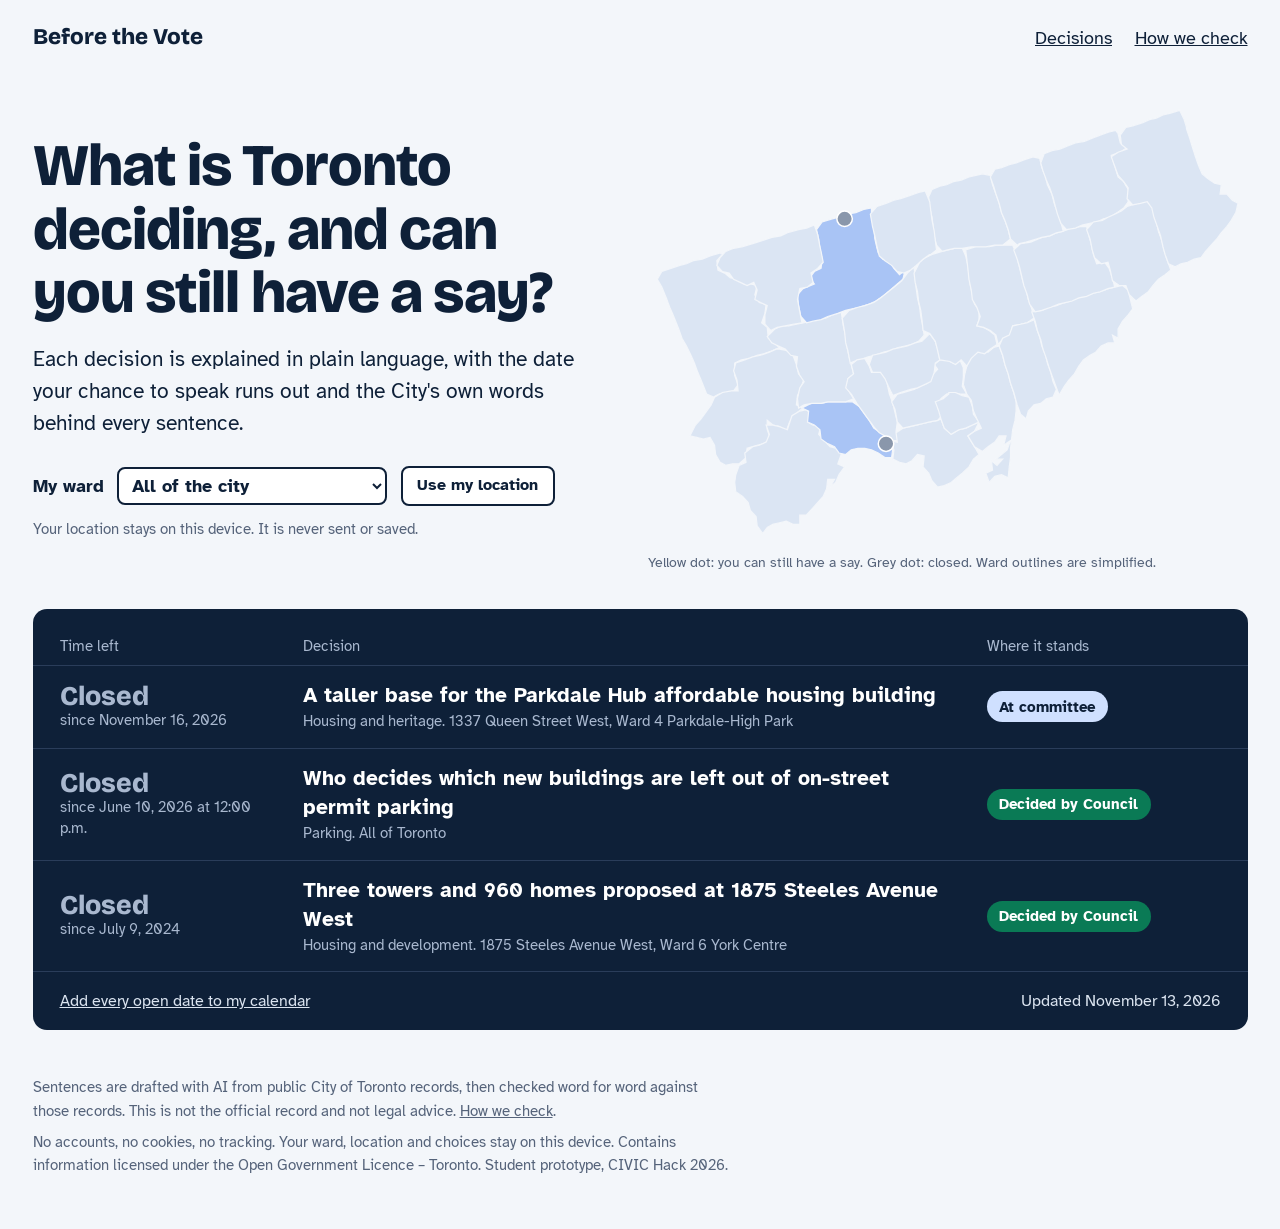
==== web/index.html @ 9f16a609 "Record the Before the Vote site, pipeline, and docs. The competition checks commit history, and this" ====
<!DOCTYPE html>
<html lang="en">
<head>
  <meta charset="utf-8">
  <meta name="viewport" content="width=device-width, initial-scale=1">
  <title>Before the Vote</title>
  <meta name="description" content="What your city is deciding, how it affects you, and how long you still have to speak.">
  <!-- Fonts: Atkinson Hyperlegible (Braille Institute) for reading, Bricolage Grotesque for headings. See CREDITS.md -->
  <link rel="preconnect" href="https://fonts.googleapis.com">
  <link rel="preconnect" href="https://fonts.gstatic.com" crossorigin>
  <link href="https://fonts.googleapis.com/css2?family=Atkinson+Hyperlegible:ital,wght@0,400;0,700;1,400&family=Bricolage+Grotesque:opsz,wght@12..96,600;12..96,800&display=swap" rel="stylesheet">
  <link rel="icon" href="data:,">
  <link rel="stylesheet" href="css/styles.css">
</head>
<body>
  <a class="skip" href="#view">Skip to content</a>

  <p class="test-banner" id="test-banner" hidden>Test view: showing the site as of <span id="test-date"></span>. Remove ?asof from the address to return to today.</p>

  <header class="site-header">
    <a class="brand" href="#/">Before the Vote</a>
    <nav aria-label="Main">
      <a href="#/">Decisions</a>
      <a href="#/method">How we check</a>
    </nav>
  </header>

  <!-- app.js draws the current screen in here -->
  <main id="view" tabindex="-1"></main>

  <!-- One shared pop-up that shows where a sentence came from -->
  <dialog id="receipt" aria-labelledby="receipt-title">
    <form method="dialog"><button class="close">Close</button></form>
    <h2 id="receipt-title">Where this comes from</h2>
    <div id="receipt-body"></div>
  </dialog>

  <footer class="site-footer">
    <p>Sentences are drafted with AI from public City of Toronto records, then checked word for word against those records.
       This is not the official record and not legal advice. <a href="#/method">How we check</a>.</p>
    <p>No accounts, no cookies, no tracking. Your ward, location and choices stay on this device.
       Contains information licensed under the Open Government Licence – Toronto. Student prototype, CIVIC Hack 2026.</p>
  </footer>

  <script type="module" src="js/app.js"></script>
</body>
</html>
---- web/css/styles.css ----
/* Before the Vote — styles.
   Visual idea: transit wayfinding. Decisions sit on a departures board and travel
   along a line of stops. The board and the line are the loud parts; the rest is quiet.
   Yellow means one thing only: you can act here.
   Order of this file: tokens, base, header/footer, board screen, decision screen,
   source pop-up, method page, poster, phones, print. */

:root {
  --paper: #f3f6fa;   /* cool sign-white page */
  --card: #ffffff;
  --ink: #0e2038;     /* navy: text, the board, the Have your say panel */
  --mute: #55637a;
  --hair: #d5deea;    /* quiet outlines */
  --rail: #2b6ce6;    /* the line itself, focus rings */
  --signal: #ffcb05;  /* "you can act" */
  --go: #0a7a55;      /* checked source, decided */
  --stop: #b93a1e;    /* held back */
  --display: "Bricolage Grotesque", "Arial Narrow", sans-serif;
  --body: "Atkinson Hyperlegible", Verdana, sans-serif;
  --wide: 70rem;
}

/* Base */
* { box-sizing: border-box; }
html { font-size: 112.5%; }  /* 18px: easier reading for everyone */
body { margin: 0; background: var(--paper); color: var(--ink); font-family: var(--body); line-height: 1.55; }
h1, h2 { font-family: var(--display); line-height: 1.08; letter-spacing: -0.015em; margin: 0; }
h1 { font-size: clamp(2rem, 4.6vw, 3.4rem); font-weight: 800; max-width: 20ch; }
h2 { font-size: 1.4rem; font-weight: 600; margin-bottom: 0.5rem; }
a { color: inherit; }
button, select { font: inherit; color: inherit; }
:focus-visible { outline: 3px solid var(--rail); outline-offset: 3px; }
#view:focus { outline: none; }
.skip { position: absolute; left: -999px; }
.skip:focus { left: 1rem; top: 1rem; background: var(--signal); padding: 0.5rem 1rem; z-index: 10; }
.small-note, .near-note, .line-hint { color: var(--mute); font-size: 0.85rem; }
.empty, .board-empty { padding: 1.5rem; }

/* Small plain button, used for tools (language, read aloud, location) */
.btn-plain {
  background: var(--card); border: 2px solid var(--ink); border-radius: 8px;
  padding: 0.3rem 0.8rem; cursor: pointer; font-weight: 700; font-size: 0.9rem;
}
.btn-plain[aria-pressed="true"] { background: var(--ink); color: #fff; }

/* Header, footer, test banner */
.site-header, .site-footer, #view { max-width: var(--wide); margin-inline: auto; padding-inline: 1.25rem; }
.site-header { display: flex; justify-content: space-between; align-items: baseline; padding-block: 1.1rem; }
.brand { font-family: var(--display); font-weight: 800; font-size: 1.25rem; text-decoration: none; }
.site-header nav { display: flex; gap: 1.25rem; }
.site-footer { color: var(--mute); font-size: 0.85rem; padding-block: 2.5rem; }
.site-footer p { max-width: 70ch; margin: 0 0 0.4rem; }
.test-banner { margin: 0; padding: 0.5rem 1.25rem; background: var(--stop); color: #fff; font-weight: 700; text-align: center; }

/* ---------- Board screen ---------- */
.hero { display: grid; grid-template-columns: 1fr 1.05fr; gap: 2.5rem; align-items: center; padding-block: 1.5rem 2rem; }
.lede { font-size: 1.15rem; max-width: 50ch; margin: 1rem 0 1.5rem; }
.near { display: flex; flex-wrap: wrap; gap: 0.6rem 0.8rem; align-items: center; }
.near label { font-weight: 700; }
.near select { margin-left: 0.4rem; padding: 0.3rem 0.5rem; border: 2px solid var(--ink); border-radius: 8px; background: var(--card); max-width: 15rem; }
.near-note { flex-basis: 100%; margin: 0; }

/* Ward map: our own SVG, no tiles */
.hero-map { margin: 0; }
.hero-map figcaption { color: var(--mute); font-size: 0.8rem; margin-top: 0.4rem; }
.ward-map { width: 100%; height: auto; display: block; overflow: visible; }
.ward { fill: #dbe5f3; stroke: var(--paper); stroke-width: 1.2; cursor: pointer; vector-effect: non-scaling-stroke; }
.ward.has-items { fill: #a9c4f5; }
.ward:hover { fill: var(--rail); }
.ward.is-picked { fill: var(--ink); }
.ward:focus-visible { outline: none; stroke: var(--ink); stroke-width: 3; }
.pin { fill: #8a97ab; stroke: #fff; stroke-width: 1.5; pointer-events: none; vector-effect: non-scaling-stroke; }
.pin.is-open { fill: var(--signal); stroke: var(--ink); stroke-width: 2; }
.you { fill: none; stroke: var(--stop); stroke-width: 2.5; pointer-events: none; vector-effect: non-scaling-stroke; }

/* Departures board */
.board { background: var(--ink); color: #fff; border-radius: 14px; padding: 0.5rem 0 0; overflow: hidden; }
.board-head, .board-row { display: grid; grid-template-columns: 12rem 1fr 13rem; gap: 1.5rem; padding: 0.9rem 1.5rem; align-items: center; }
.board-head { color: #a9b8cf; font-size: 0.85rem; padding-bottom: 0.4rem; }
.board-list { list-style: none; margin: 0; padding: 0; }
.board-row { text-decoration: none; border-top: 1px solid #2a3d5a; }
.board-row:hover, .board-row:focus-visible { background: #17304f; }
.board-row small { display: block; color: #a9b8cf; font-size: 0.85rem; line-height: 1.35; }
.board-time strong { display: block; font-family: var(--display); font-weight: 800; font-size: 2.1rem; line-height: 1; color: var(--signal); }
.board-row.is-closed .board-time strong { color: #a9b8cf; font-size: 1.5rem; }
.board-what strong { font-size: 1.15rem; line-height: 1.3; }
.board-stage { font-size: 0.85rem; font-weight: 700; justify-self: start; padding: 0.2rem 0.7rem; border-radius: 999px; }
.board-foot { display: flex; flex-wrap: wrap; justify-content: space-between; gap: 0.5rem 1.5rem; margin: 0; padding: 0.9rem 1.5rem; border-top: 1px solid #2a3d5a; font-size: 0.9rem; color: #dbe4f0; }

/* How decided is it? Same three looks on the board and on the decision page */
.level-proposed { background: var(--signal); color: var(--ink); }
.level-committee { background: #cfe0ff; color: var(--ink); }
.level-decided { background: var(--go); color: #fff; }

/* ---------- Decision screen ---------- */
.decision { padding-block: 0.5rem 3rem; }
.toolbar, .poster-tools { display: flex; flex-wrap: wrap; justify-content: space-between; align-items: center; gap: 0.6rem; padding-block: 0.5rem; }
.tools { display: flex; gap: 0.5rem; }
.back { font-size: 0.95rem; }
.replay-note { background: #fff6cc; border-left: 6px solid var(--signal); padding: 0.6rem 1rem; margin: 0.75rem 0; }
.replay-note .btn-plain { margin-left: 0.6rem; }
.status { display: inline-block; margin: 1rem 0 0.75rem; padding: 0.3rem 0.9rem; border-radius: 999px; font-weight: 700; font-size: 0.95rem; }
.official { color: var(--mute); font-size: 0.9rem; margin: 0.75rem 0 0; max-width: 70ch; }

/* The Decision Line: one stop per stage, joined by a rail */
.line { list-style: none; margin: 2.25rem 0 0.4rem; padding: 0; display: grid; grid-auto-flow: column; grid-auto-columns: 1fr; }
.stop { position: relative; padding-top: 2rem; }
.stop::before { content: ""; position: absolute; top: 0.55rem; left: 0; right: 0; height: 6px; background: var(--rail); }
.stop.is-ahead::before { background: repeating-linear-gradient(90deg, var(--rail) 0 8px, transparent 8px 16px); }
.stop:last-child::before { right: auto; width: 1.3rem; }
.dot { position: absolute; top: 0; left: 0; width: 1.3rem; height: 1.3rem; border-radius: 50%; background: var(--card); border: 5px solid var(--rail); }
.stop.is-done .dot { background: var(--rail); }
.stop.is-next .dot { background: var(--signal); border-color: var(--ink); }
.stop-btn {
  display: flex; flex-direction: column; align-items: flex-start; gap: 0.1rem; width: 100%;
  padding: 0 1.25rem 0.5rem 0; background: none; border: 0; text-align: left; font-size: 0.9rem; line-height: 1.4;
}
button.stop-btn { cursor: pointer; }
button.stop-btn:hover strong { text-decoration: underline; }
.stop-btn strong { font-family: var(--display); font-size: 1.1rem; line-height: 1.2; }
.stop-date { font-weight: 700; }
.stop-state, .stop-note { color: var(--mute); }
.speak-tag { background: var(--signal); padding: 0.1rem 0.5rem; border-radius: 4px; font-weight: 700; margin-top: 0.25rem; }
.line-hint { margin: 0 0 1.75rem; }

.decision-grid { display: grid; grid-template-columns: 1fr 21rem; gap: 3rem; align-items: start; }
.decision-main section { margin-bottom: 2rem; }
.claim { max-width: 62ch; margin: 0 0 0.9rem; }
.claim.is-lens { background: #fff6cc; box-shadow: -0.75rem 0 0 #fff6cc, 0.5rem 0 0 #fff6cc; border-radius: 2px; }
.unknowns { border-left: 6px dashed var(--mute); padding-left: 1.1rem; }
.decision-main ul { margin: 0; padding-left: 1.1rem; max-width: 60ch; }

/* "I rent", "I live nearby": bring matching sentences forward */
.lenses { display: flex; flex-wrap: wrap; align-items: center; gap: 0.5rem; margin-bottom: 1.5rem; font-size: 0.9rem; color: var(--mute); }
.chip { background: var(--card); color: var(--ink); border: 2px solid var(--ink); border-radius: 999px; padding: 0.2rem 0.9rem; cursor: pointer; font-weight: 700; }
.chip.is-on { background: var(--signal); }

/* Votes */
.decision-main ul.votes { list-style: none; padding: 0; }
.votes li { margin-bottom: 0.9rem; }
.votes strong { display: block; }
.vote-bar { display: block; height: 0.6rem; max-width: 22rem; margin: 0.3rem 0; background: #e2b3a7; border-radius: 999px; overflow: hidden; }
.vote-bar span { display: block; height: 100%; background: var(--go); }

/* Source button on every sentence */
.source-btn {
  font-size: 0.8rem; cursor: pointer; white-space: nowrap; padding: 0.05rem 0.6rem; margin-left: 0.25rem;
  border-radius: 999px; background: var(--card); border: 2px solid var(--go); color: var(--go); font-weight: 700;
}
.source-btn.is-on-dark { background: transparent; border-color: #fff; color: #fff; }

/* Have your say panel */
.say { background: var(--ink); color: #fff; border-radius: 14px; padding: 1.4rem; position: sticky; top: 1rem; }
.say h2 { font-size: 1.1rem; }
.say-big { font-family: var(--display); font-weight: 800; font-size: 3rem; line-height: 1; color: var(--signal); margin: 0.4rem 0 0; }
.say.is-closed .say-big { color: #a9b8cf; font-size: 2.2rem; }
.say-small { margin: 0.2rem 0 1rem; color: #dbe4f0; }
.say ul { padding-left: 1.1rem; margin: 0.75rem 0 1.1rem; }
.say-guidance { font-size: 0.9rem; color: #dbe4f0; }
.say-privacy { font-size: 0.82rem; color: #dbe4f0; margin: 1rem 0 0; }
.btn {
  display: block; width: 100%; text-align: center; text-decoration: none; cursor: pointer; font-weight: 700;
  padding: 0.7rem 0.9rem; margin-top: 0.6rem; border-radius: 8px; border: 2px solid var(--signal);
  background: var(--signal); color: var(--ink);
}
.btn-quiet { background: transparent; color: #fff; border-color: #6f84a3; }

/* ---------- Source pop-up ---------- */
dialog { border: none; border-radius: 14px; padding: 1.75rem; max-width: 38rem; width: calc(100% - 2rem); color: var(--ink); }
dialog::backdrop { background: rgba(14, 32, 56, 0.6); }
dialog .close { float: right; background: none; border: 2px solid var(--ink); border-radius: 6px; padding: 0.15rem 0.6rem; cursor: pointer; }
.receipt-claim { color: var(--mute); }
blockquote { margin: 1rem 0; padding: 0.75rem 1rem; background: #fff6cc; border-left: 6px solid var(--signal); }

/* ---------- How we check ---------- */
.method { padding-block: 1.5rem 3rem; }
.method h2 { margin-top: 2rem; }
.method ul, .steps { max-width: 68ch; padding-left: 1.2rem; }
.steps li { margin-bottom: 0.6rem; }
.tally { background: var(--ink); color: #fff; border-radius: 14px; padding: 1rem 1.4rem; max-width: 46rem; }
.tally strong { color: var(--signal); font-family: var(--display); font-size: 1.3rem; }
.table-wrap { overflow-x: auto; background: var(--card); border-radius: 14px; border: 1px solid var(--hair); }
table { border-collapse: collapse; width: 100%; font-size: 0.85rem; }
th, td { text-align: left; vertical-align: top; padding: 0.7rem 0.9rem; border-bottom: 1px solid var(--hair); }
tr.needs-check { background: #fbeeea; }
tr.needs-check td:last-child { color: var(--stop); font-weight: 700; }

/* ---------- Printable notice ---------- */
.poster { background: var(--card); border: 4px solid var(--ink); border-radius: 6px; padding: 2.5rem; max-width: 46rem; margin: 1rem auto 3rem; }
.poster h1 { max-width: none; font-size: clamp(2rem, 6vw, 3.2rem); margin: 0.3rem 0 0.6rem; }
.poster-kicker { margin: 0; font-weight: 700; font-size: 1.1rem; }
.poster-where { font-weight: 700; margin: 0 0 1.25rem; }
.poster-text { font-size: 1.2rem; margin: 0 0 0.8rem; }
.poster-status { font-weight: 700; border-top: 3px solid var(--ink); padding-top: 0.8rem; }
.poster-act { background: var(--signal); padding: 1.1rem 1.4rem; margin: 1.25rem 0; }
.poster-act p { margin: 0; }
.poster-act .poster-date { font-family: var(--display); font-weight: 800; font-size: clamp(1.8rem, 5vw, 2.6rem); line-height: 1.1; margin: 0.2rem 0 0.5rem; }
.poster-foot { font-size: 0.8rem; color: var(--mute); overflow-wrap: anywhere; }

/* ---------- Phones: everything stacks, the line turns vertical ---------- */
@media (max-width: 820px) {
  .hero { grid-template-columns: 1fr; gap: 1.25rem; }
  .board-head { display: none; }
  .board-row { grid-template-columns: 1fr; gap: 0.4rem; }
  .decision-grid { grid-template-columns: 1fr; gap: 1.5rem; }
  .say { position: static; order: -1; }   /* the date to act comes first on a phone */
  .line { grid-auto-flow: row; }
  .stop { padding: 0 0 1.25rem 2.2rem; }
  .stop::before { top: 0; bottom: 0; left: 0.42rem; right: auto; width: 6px; height: auto; }
  .stop.is-ahead::before { background: repeating-linear-gradient(180deg, var(--rail) 0 8px, transparent 8px 16px); }
  .stop:last-child::before { height: 1.3rem; width: 6px; }
  .poster { padding: 1.4rem; }
}

@media (prefers-reduced-motion: no-preference) {
  .board-row, .ward { transition: background 120ms, fill 120ms; }
}

/* ---------- Print: only the content, black on white ---------- */
@media print {
  .site-header, .site-footer, .toolbar, .poster-tools, .btn, .source-btn, .lenses, .line-hint, .test-banner { display: none !important; }
  body { background: #fff; }
  .poster { border-width: 3px; margin: 0; max-width: none; }
  .say { background: #fff; color: #000; border: 3px solid #000; position: static; }
  .say-big, .say-small, .say-privacy, .say-guidance { color: #000 !important; }
  .decision-grid { grid-template-columns: 1fr; }
}
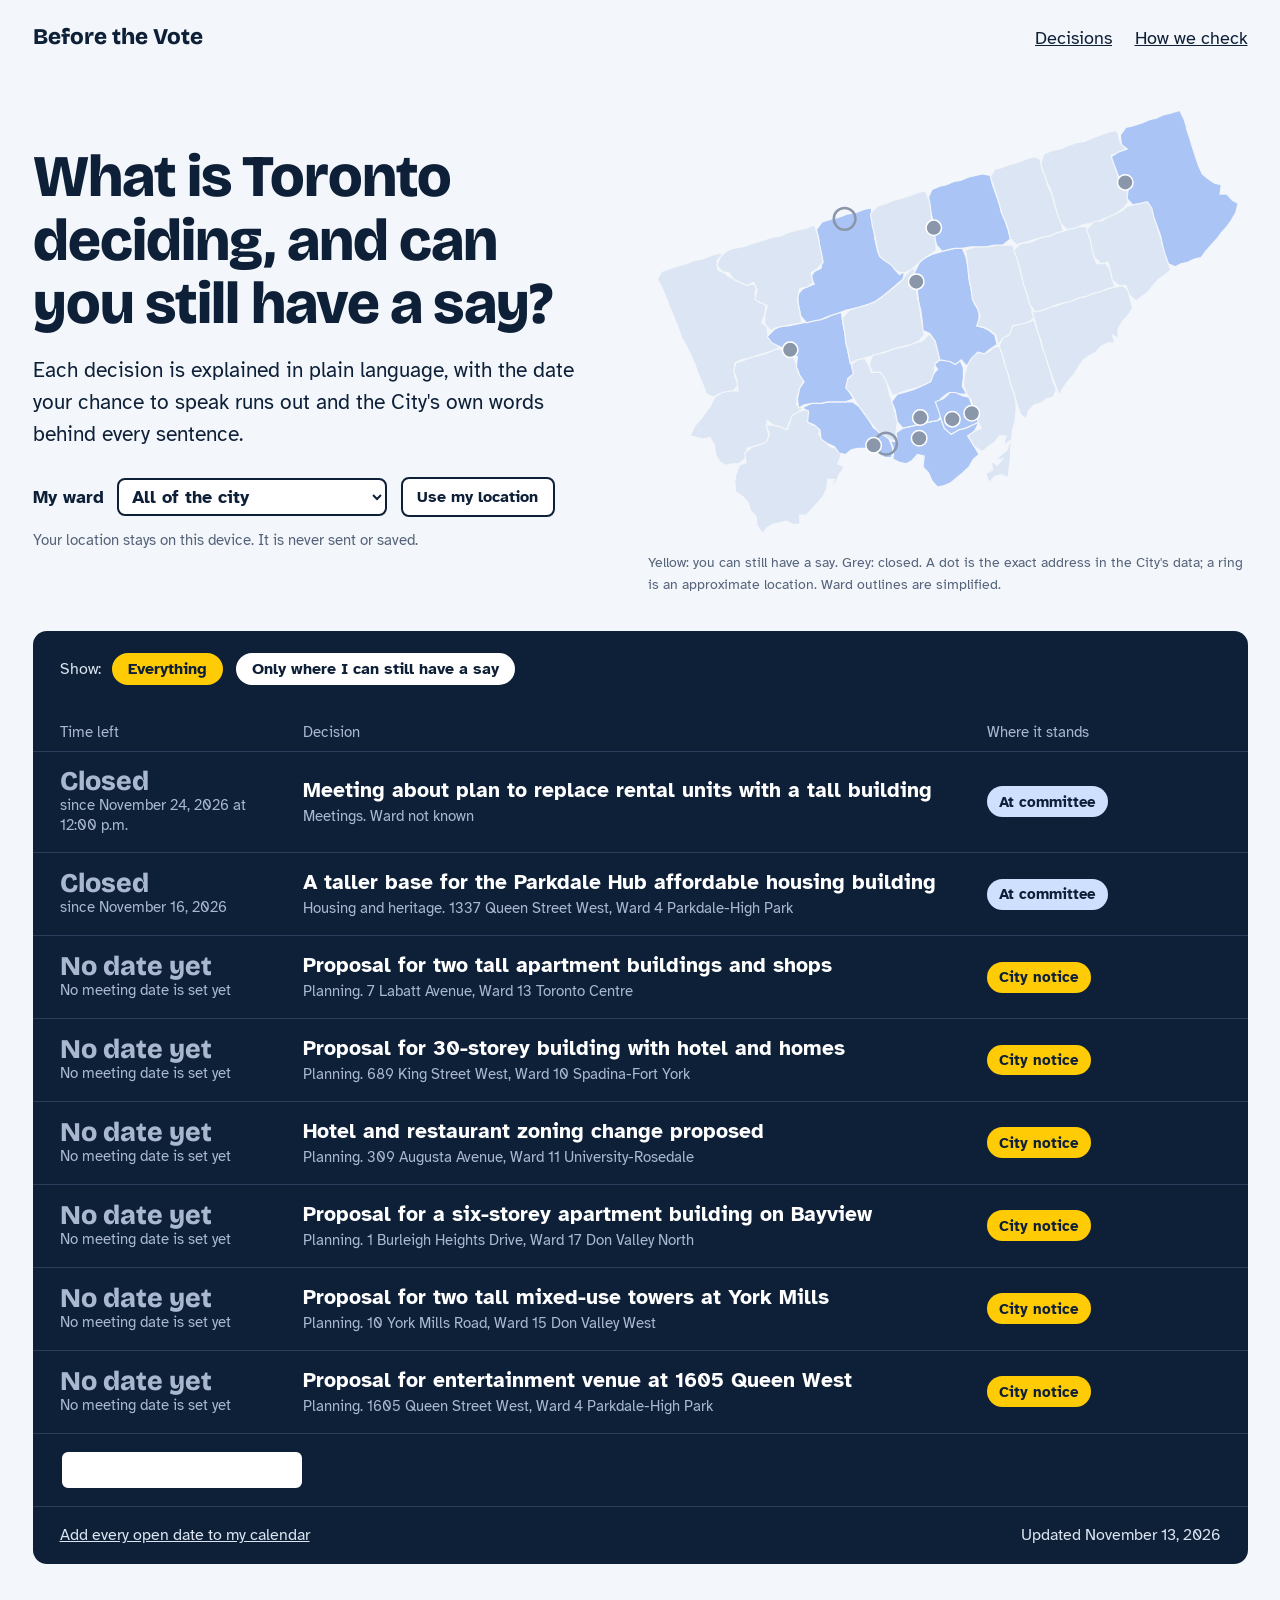
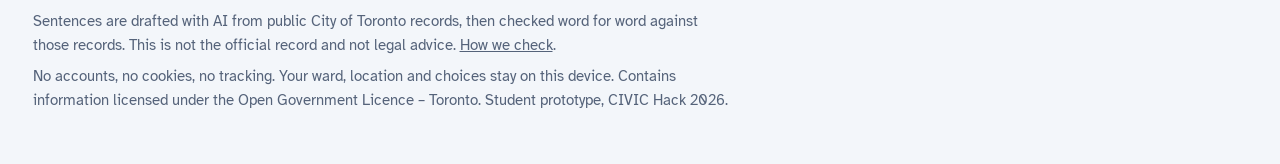
==== commit 83464869: "Fix notice cards saying comments are closed when no meeting is set yet Found while testing the site " ====
--- a/web/index.html
+++ b/web/index.html
@@ -6,6 +6,7 @@
   <title>Before the Vote</title>
   <meta name="description" content="What your city is deciding, how it affects you, and how long you still have to speak.">
   <!-- Fonts: Atkinson Hyperlegible (Braille Institute) for reading, Bricolage Grotesque for headings. See CREDITS.md -->
+  <link rel="icon" href="data:image/svg+xml,%3Csvg xmlns='http://www.w3.org/2000/svg' viewBox='0 0 32 32'%3E%3Crect x='2' y='13' width='28' height='6' rx='3' fill='%232b6ce6'/%3E%3Ccircle cx='16' cy='16' r='8' fill='%23ffcb05' stroke='%230e2038' stroke-width='3'/%3E%3C/svg%3E">
   <link rel="preconnect" href="https://fonts.googleapis.com">
   <link rel="preconnect" href="https://fonts.gstatic.com" crossorigin>
   <link href="https://fonts.googleapis.com/css2?family=Atkinson+Hyperlegible:ital,wght@0,400;0,700;1,400&family=Bricolage+Grotesque:opsz,wght@12..96,600;12..96,800&display=swap" rel="stylesheet">
--- a/web/css/styles.css
+++ b/web/css/styles.css
@@ -71,6 +71,8 @@
 .ward:focus-visible { outline: none; stroke: var(--ink); stroke-width: 3; }
 .pin { fill: #8a97ab; stroke: #fff; stroke-width: 1.5; pointer-events: none; vector-effect: non-scaling-stroke; }
 .pin.is-open { fill: var(--signal); stroke: var(--ink); stroke-width: 2; }
+.pin.is-approx { fill: none; stroke: #8a97ab; stroke-width: 2.5; }
+.pin.is-approx.is-open { stroke: var(--ink); fill: rgba(255, 203, 5, 0.45); }
 .you { fill: none; stroke: var(--stop); stroke-width: 2.5; pointer-events: none; vector-effect: non-scaling-stroke; }
 
 /* Departures board */
@@ -87,6 +89,12 @@
 .board-stage { font-size: 0.85rem; font-weight: 700; justify-self: start; padding: 0.2rem 0.7rem; border-radius: 999px; }
 .board-foot { display: flex; flex-wrap: wrap; justify-content: space-between; gap: 0.5rem 1.5rem; margin: 0; padding: 0.9rem 1.5rem; border-top: 1px solid #2a3d5a; font-size: 0.9rem; color: #dbe4f0; }
 
+.board-flags { display: flex; flex-wrap: wrap; gap: 0.4rem; margin-top: 0.35rem; }
+.board-flag { font-size: 0.78rem; font-weight: 700; padding: 0.05rem 0.55rem; border-radius: 4px; border: 1px solid #6f84a3; color: #dbe4f0; }
+.board-flag.is-new { border-color: var(--signal); color: var(--signal); }
+.board-filter { display: flex; flex-wrap: wrap; align-items: center; gap: 0.5rem; padding: 0.6rem 1.5rem 0.9rem; font-size: 0.9rem; color: #dbe4f0; }
+.board-more { margin: 0; padding: 0.9rem 1.5rem; border-top: 1px solid #2a3d5a; }
+
 /* How decided is it? Same three looks on the board and on the decision page */
 .level-proposed { background: var(--signal); color: var(--ink); }
 .level-committee { background: #cfe0ff; color: var(--ink); }
@@ -101,6 +109,8 @@
 .replay-note .btn-plain { margin-left: 0.6rem; }
 .status { display: inline-block; margin: 1rem 0 0.75rem; padding: 0.3rem 0.9rem; border-radius: 999px; font-weight: 700; font-size: 0.95rem; }
 .official { color: var(--mute); font-size: 0.9rem; margin: 0.75rem 0 0; max-width: 70ch; }
+.checked { color: var(--go); font-size: 0.85rem; font-weight: 700; margin: 0.4rem 0 0; }
+.checked.is-stale { color: var(--stop); }
 
 /* The Decision Line: one stop per stage, joined by a rail */
 .line { list-style: none; margin: 2.25rem 0 0.4rem; padding: 0; display: grid; grid-auto-flow: column; grid-auto-columns: 1fr; }
@@ -128,6 +138,11 @@
 .claim { max-width: 62ch; margin: 0 0 0.9rem; }
 .claim.is-lens { background: #fff6cc; box-shadow: -0.75rem 0 0 #fff6cc, 0.5rem 0 0 #fff6cc; border-radius: 2px; }
 .unknowns { border-left: 6px dashed var(--mute); padding-left: 1.1rem; }
+.updates { background: var(--card); border: 1px solid var(--hair); border-left: 6px solid var(--rail); border-radius: 8px; padding: 0.9rem 1.1rem; }
+.updates h2 { font-size: 1.1rem; }
+.facts-only { background: #fff6cc; border-left: 6px solid var(--signal); padding: 0.9rem 1.1rem; border-radius: 4px; }
+.facts-only h2 { font-size: 1.15rem; }
+.facts-only p { margin: 0; max-width: 62ch; }
 .decision-main ul { margin: 0; padding-left: 1.1rem; max-width: 60ch; }
 
 /* "I rent", "I live nearby": bring matching sentences forward */
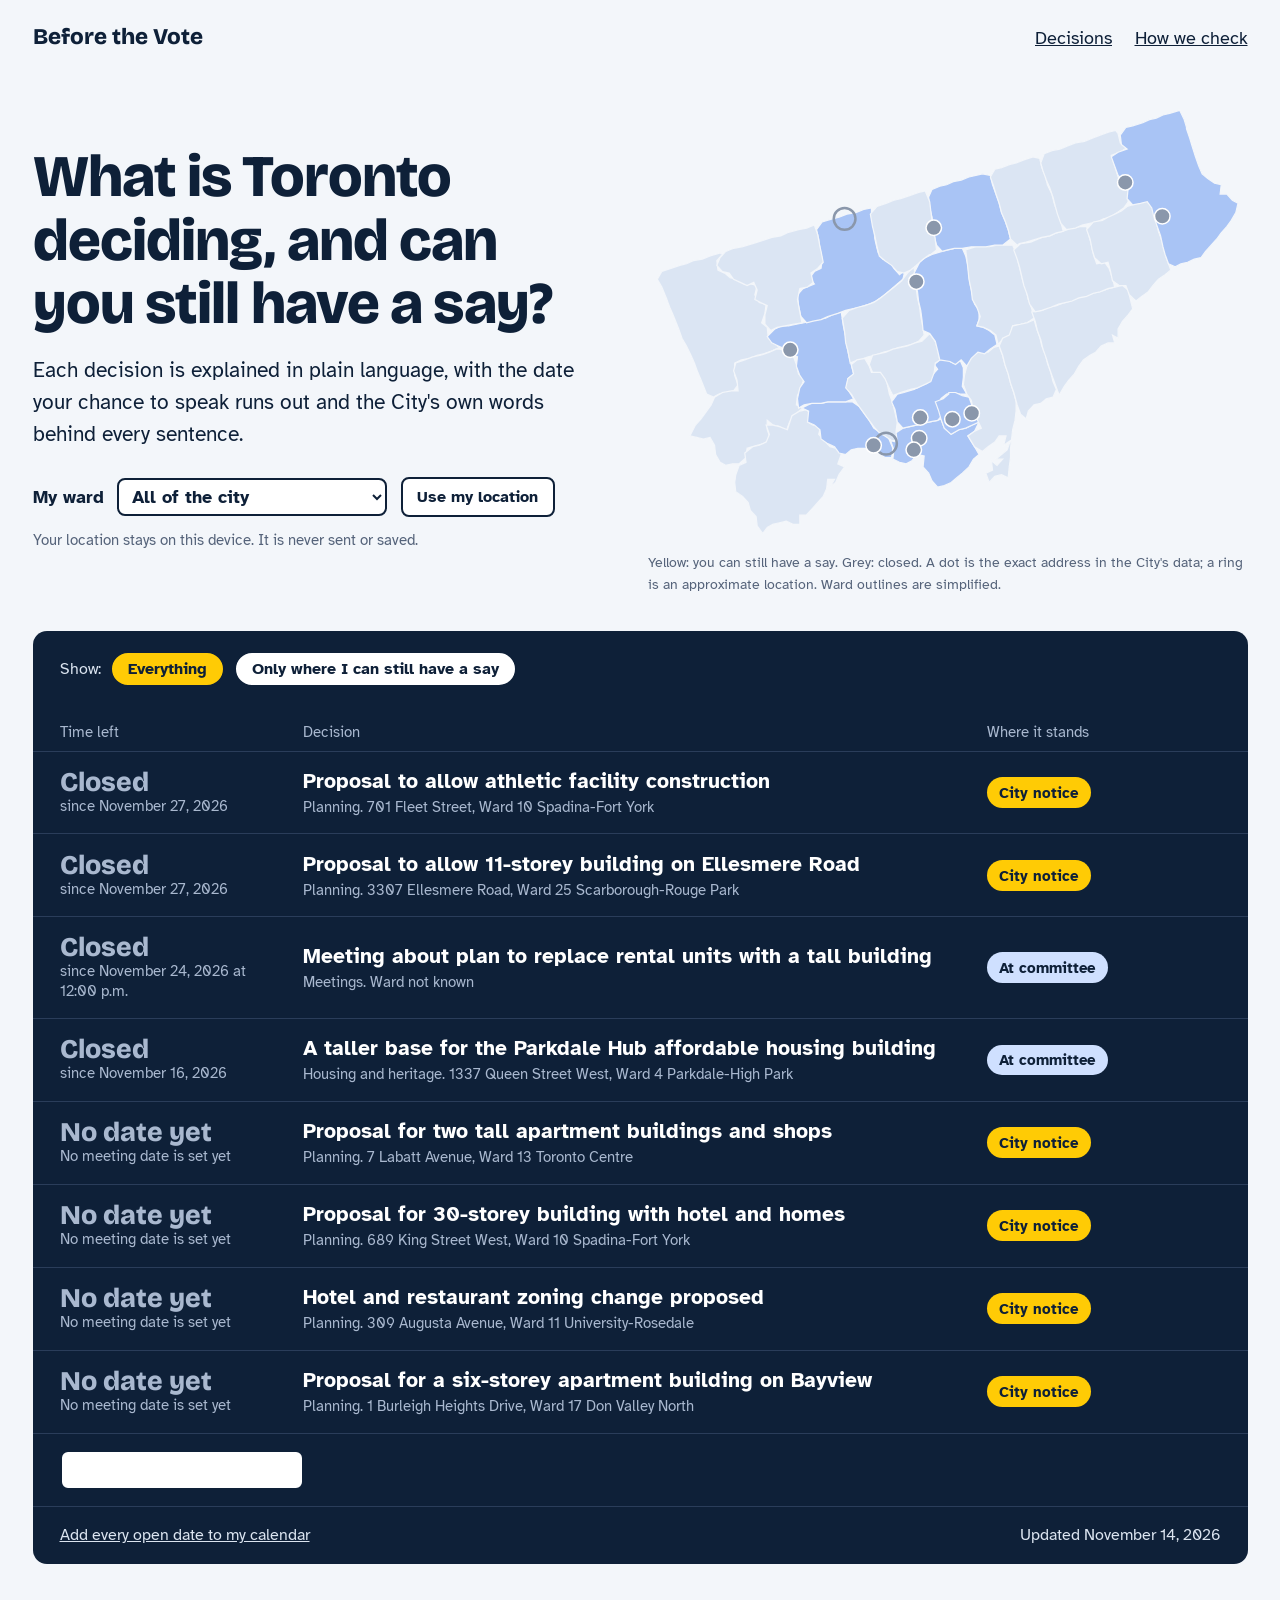
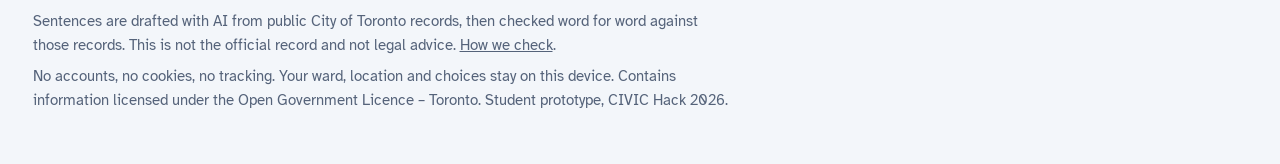
==== commit 85aaad2f: "Add an Open Graph image so shared links show a picture. Co-authored-by: Cursor <cursoragent@cursor.c" ====
--- a/web/index.html
+++ b/web/index.html
@@ -5,6 +5,19 @@
   <meta name="viewport" content="width=device-width, initial-scale=1">
   <title>Before the Vote</title>
   <meta name="description" content="What your city is deciding, how it affects you, and how long you still have to speak.">
+  <meta property="og:title" content="Before the Vote">
+  <meta property="og:description" content="What your city is deciding, how it affects you, and how long you still have to speak.">
+  <meta property="og:type" content="website">
+  <meta property="og:url" content="https://the-john-man.github.io/Before-The-Vote/">
+  <meta property="og:image" content="https://the-john-man.github.io/Before-The-Vote/og.png">
+  <meta property="og:image:width" content="1200">
+  <meta property="og:image:height" content="630">
+  <meta property="og:image:alt" content="Before the Vote: what your city is deciding, and how long you still have to speak.">
+  <meta name="twitter:card" content="summary_large_image">
+  <meta name="twitter:title" content="Before the Vote">
+  <meta name="twitter:description" content="What your city is deciding, how it affects you, and how long you still have to speak.">
+  <meta name="twitter:image" content="https://the-john-man.github.io/Before-The-Vote/og.png">
+  <meta name="twitter:image:alt" content="Before the Vote: what your city is deciding, and how long you still have to speak.">
   <!-- Fonts: Atkinson Hyperlegible (Braille Institute) for reading, Bricolage Grotesque for headings. See CREDITS.md -->
   <link rel="icon" href="data:image/svg+xml,%3Csvg xmlns='http://www.w3.org/2000/svg' viewBox='0 0 32 32'%3E%3Crect x='2' y='13' width='28' height='6' rx='3' fill='%232b6ce6'/%3E%3Ccircle cx='16' cy='16' r='8' fill='%23ffcb05' stroke='%230e2038' stroke-width='3'/%3E%3C/svg%3E">
   <link rel="preconnect" href="https://fonts.googleapis.com">
